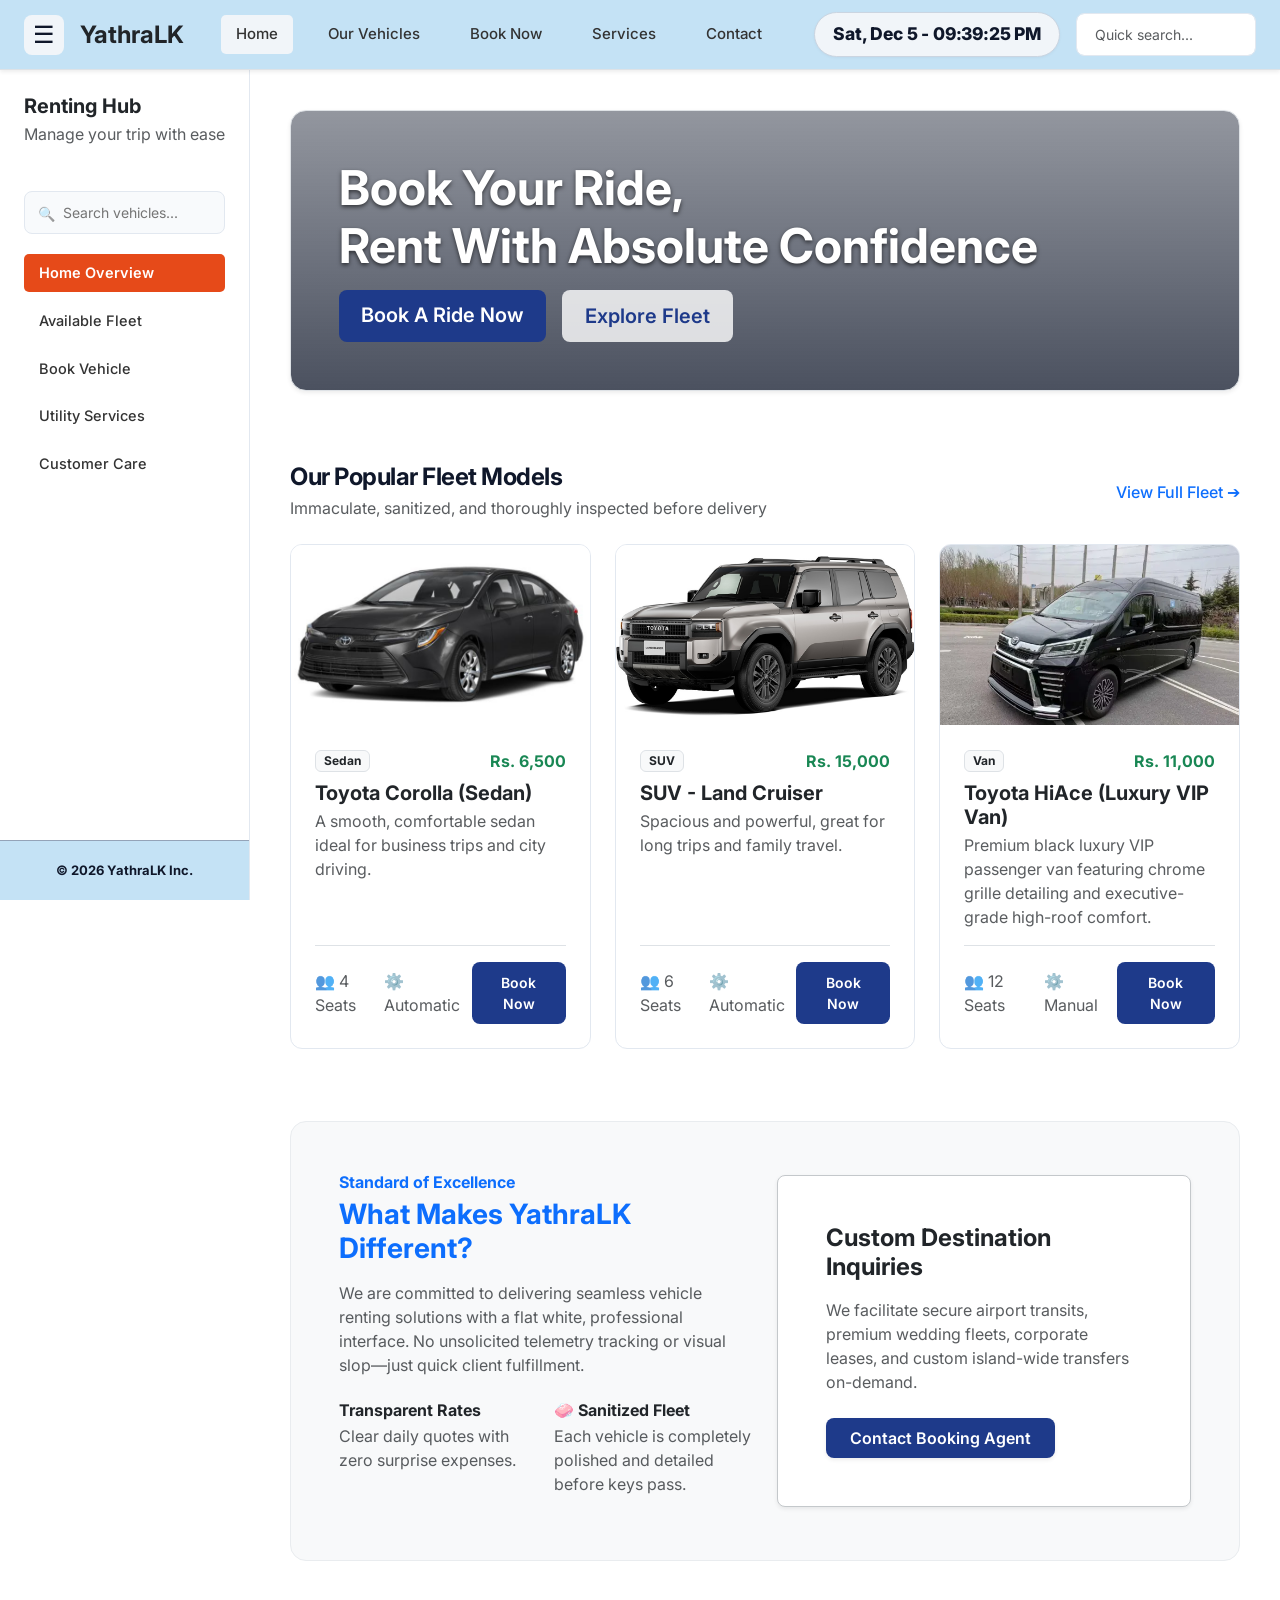
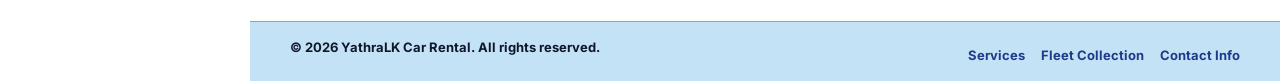
==== index.html @ 7c678b4d "final  fully functional web site  new" ====
<!DOCTYPE html>
<html lang="en">
<head>
    <meta charset="UTF-8">
    <meta name="viewport" content="width=device-width, initial-scale=1.0">
    <title>YathraLK | Clean & Reliable Car Rental</title>
    <link href="https://cdn.jsdelivr.net/npm/bootstrap@5.3.3/dist/css/bootstrap.min.css" rel="stylesheet">
    <link href="style.css" rel="stylesheet">
    <link href="https://fonts.googleapis.com/css2?family=Inter:wght@400;500;600;700&display=swap" rel="stylesheet">
</head>
<body>

    <!--Top Navigation Bar-->
    <header class="top-navbar  border-bottom shadow-sm" style="background-color: #C4E2F5;">
        <div class="d-flex align-items-center gap-3 ">
            <button class="sidebar-toggle-btn" id="sidebar-toggle" title="Toggle Navigation Menu">☰</button>
            <a class="fs-4 fw-bold text-dark text-decoration-none d-flex align-items-center gap-2" href="index.html">
                <span class="fw-bold tracking-tight">YathraLK</span>
            </a>
        </div>
        
        <!-- Desktop Top Menu Links -->
        <div class="top-nav-links">
            <a class="top-nav-link active btn-success" href="index.html">Home</a>
            <a class="top-nav-link" href="vehicles.html">Our Vehicles</a>
            <a class="top-nav-link" href="booking.html">Book Now</a>
            <a class="top-nav-link" href="services.html">Services</a>
            <a class="top-nav-link" href="contact.html">Contact</a>
        </div>

        <!-- Right Side Quick Info & Search -->
        <div class="d-flex align-items-center gap-3">
            <div id="live-clock-pill" class="d-none d-lg-flex">
                <span id="nav-clock">Loading current time...</span>
            </div>
            <div class="d-none d-md-block" style="width: 180px;">
                <input type="text" class="form-control form-control-sm global-search-input" placeholder=" Quick search...">
            </div>
        </div>
    </header>

    <div class="d-flex">
        <!-- Persistent Sidebar on Left -->
        <aside class="sidebar" id="sidebar-menu">
            <div class="mb-4">
                <h5 class="fw-bold text-dark mb-1">Renting Hub</h5>
                <p class="text-muted text-xs">Manage your trip with ease</p>
            </div>

            <!-- Left Sidebar Search Input option -->
            <div class="sidebar-search">
                <input type="text" class="global-search-input" placeholder="Search vehicles...">
            </div>

            <nav class="nav flex-column gap-1">
                <a class="sidebar-link active" href="index.html"> Home Overview</a>
                <a class="sidebar-link" href="vehicles.html"> Available Fleet</a>
                <a class="sidebar-link" href="booking.html"> Book Vehicle</a>
                <a class="sidebar-link" href="services.html"> Utility Services</a>
                <a class="sidebar-link" href="contact.html"> Customer Care</a>
            </nav>

            <div class="sidebar-footer mt-auto pt-4 border-top">
                <p class="mb-0">&copy; 2026 YathraLK Inc.</p>
            </div>
        </aside>

        <!-- Main Content Area -->
        <main class="main-content flex-grow-1" id="main-workspace">
            <!-- Professional Clean Hero Banner -->
            <section class="hero-banner text-start border rounded-4 p-5 mb-5 shadow-sm">
                <div class="max-w-xl">
                    <h1 class="display-5 fw-bold text-white mb-3" style="text-shadow: 0 2px 4px rgba(0,0,0,0.6);">Book Your Ride,<br>Rent With Absolute Confidence</h1>
                    <div class="d-flex gap-3">
                        <a href="booking.html" class="btn btn-brand-primary btn-lg">Book A Ride Now</a>
                        <a href="vehicles.html" class="btn btn-brand-outline btn-lg">Explore Fleet</a>
                    </div>
                </div>
            </section>

            <!-- Popular Featured Vehicles Section -->
            <section class="py-4">
                <div class="d-flex justify-content-between align-items-center mb-4">
                    <div>
                        <h2 class="section-title mb-1">Our Popular Fleet Models</h2>
                        <p class="text-muted text-sm mb-0">Immaculate, sanitized, and thoroughly inspected before delivery</p>
                    </div>
                    <a href="vehicles.html" class="text-primary fw-medium text-sm text-decoration-none">View Full Fleet ➔</a>
                </div>

                <div class="row" id="featured-cars-container">
                    <!-- Loaded dynamically via javascript -->
                </div>
            </section>

            <!-- Clean Value Cards Layout -->
            <section class="py-5 bg-light rounded-4 px-4 px-md-5 mt-4 border border-light-subtle">
                <div class="row g-4 align-items-center">
                    <div class="col-lg-6">
                        <span class="text-primary fw-bold text-xs uppercase tracking-wide">Standard of Excellence</span>
                        <h3 class="fw-bold text-primary mt-1 mb-3">What Makes YathraLK Different?</h3>
                        <p class="text-muted text-sm leading-relaxed mb-4">We are committed to delivering seamless vehicle renting solutions with a flat white, professional interface. No unsolicited telemetry tracking or visual slop—just quick client fulfillment.</p>
                        
                        <div class="row g-3">
                            <div class="col-sm-6">
                                <h6 class="fw-bold text-dark mb-1"> Transparent Rates</h6>
                                <p class="text-muted text-xs">Clear daily quotes with zero surprise expenses.</p>
                            </div>
                            <div class="col-sm-6">
                                <h6 class="fw-bold text-dark mb-1">🧼 Sanitized Fleet</h6>
                                <p class="text-muted text-xs">Each vehicle is completely polished and detailed before keys pass.</p>
                            </div>
                        </div>
                    </div>
                    <div class="col-lg-6">
                        <div class="p-4 p-md-5 bg-white rounded-3 border border-secondary-subtle shadow-sm h-100 d-flex flex-column justify-content-center">
                            <div>
                                <h4 class="fw-bold text-dark mb-3">Custom Destination Inquiries</h4>
                                <p class="text-muted text-sm leading-relaxed mb-4">We facilitate secure airport transits, premium wedding fleets, corporate leases, and custom island-wide transfers on-demand.</p>
                                <a href="contact.html" class="btn btn-brand-primary btn-md py-2 px-4 shadow-sm fw-semibold">Contact Booking Agent</a>
                            </div>
                        </div>
                    </div>
                </div>
            </section>

            <!-- Footer -->
            <footer class="main-footer pt-5 mt-5 border-top text-muted d-flex flex-wrap justify-content-between text-xs" >
                <p>&copy; 2026 YathraLK Car Rental. All rights reserved.</p>
                <div class="d-flex gap-3">
                    <a href="services.html" class=" text-decoration-none">Services</a>
                    <a href="vehicles.html" class=" text-decoration-none">Fleet Collection</a>
                    <a href="contact.html" class=" text-decoration-none">Contact Info</a>
                </div>
            </footer>
        </main>
    </div>

    <!-- Bootstrap Bundle with Popper CDN Link -->
    <script src="https://cdn.jsdelivr.net/npm/bootstrap@5.3.3/dist/js/bootstrap.bundle.min.js"></script>
    <script src="app.js"></script>
</body>
</html>
---- style.css ----
/* ==========================================================
   RideEasy - Professional & Clean Car Rental CSS
   ========================================================== */

:root {
    --primary-color: #1e3a8a; /* Professional Royal Blue */
    --hover-color: #1d4ed8;
    --accent-color: #10b981;  /* Emerald */
    --bg-light: #f8fafc;
    --text-dark: #0f172a;
    --border-light: #e2e8f0;
}

body {
    font-family: 'Inter', -apple-system, BlinkMacSystemFont, "Segoe UI", Roboto, sans-serif;
    background-color: #ffffff;
    color: var(--text-dark);
    margin: 0;
    padding: 0;
}

/* Base Styles */
a {
    text-decoration: none;
    transition: all 0.2s ease;
}

/* Top Navigation Bar Header */
.top-navbar {
    height: 70px;
    background-color: #ffffff;
    border-bottom: 1px solid var(--border-light);
    display: flex;
    align-items: center;
    justify-content: space-between;
    padding: 0 24px;
    position: fixed;
    top: 0;
    left: 0;
    right: 0;
    z-index: 1010;
}

.top-nav-links {
    display: flex;
    gap: 20px;
}

.top-nav-link {
    color: #1e293b;
    font-weight: 700;
    font-size: 15px;
    padding: 8px 14px;
    border-radius: 6px;
    text-decoration: none;
    transition: all 0.2s ease;
}

.top-nav-link:hover, .top-nav-link.active {
    color: var(--primary-color);
    background-color: #f1f5f9;
}

/* Sidebar Toggle Trigger (Three Lines) */
.sidebar-toggle-btn {
    background: none;
    border: none;
    font-size: 24px;
    color: var(--text-dark);
    cursor: pointer;
    display: flex;
    align-items: center;
    justify-content: center;
    width: 40px;
    height: 40px;
    border-radius: 8px;
    background-color: #f1f5f9;
    transition: background-color 0.2s;
}

.sidebar-toggle-btn:hover {
    background-color: #e2e8f0;
}

/* Sidebar Layout */
.sidebar {
    width: 250px;
    height: calc(100vh - 70px);
    position: fixed;
    top: 70px;
    left: 0;
    background-color: #ffffff;
    border-right: 1px solid var(--border-light);
    z-index: 1000;
    padding: 24px;
    display: flex;
    flex-direction: column;
    transition: transform 0.3s ease, margin-left 0.3s ease;
}

/* Toggled hidden state for Sidebar */
.sidebar.collapsed {
    transform: translateX(-250px);
}

.main-content {
    margin-left: 250px;
    padding: 40px;
    min-height: calc(100vh - 70px);
    background-color: #ffffff;
    margin-top: 70px;
    transition: margin-left 0.3s ease;
}

.main-content.expanded {
    margin-left: 0;
}

/* Left Sidebar Menu Items */
.sidebar-link {
    display: flex;
    align-items: center;
    gap: 12px;
    padding: 12px 16px;
    color: #475569;
    font-weight: 500;
    border-radius: 8px;
    margin-bottom: 6px;
    font-size: 14.5px;
}

.sidebar-link:hover {
    background-color: #f1f5f9;
    color: var(--primary-color);
}

.sidebar-link.active {
    background-color: #eff6ff;
    color: var(--primary-color);
    font-weight: 600;
}

/* Sidebar Search Input */
.sidebar-search {
    position: relative;
    margin-top: 5px;
    margin-bottom: 20px;
}

.sidebar-search input {
    width: 100%;
    padding: 10px 16px 10px 38px;
    font-size: 14px;
    border-radius: 8px;
    border: 1px solid var(--border-light);
    background-color: #f8fafc;
    outline: none;
    transition: all 0.2s;
}

.sidebar-search input:focus {
    border-color: var(--primary-color);
    background-color: #ffffff;
    box-shadow: 0 0 0 3px rgba(30, 58, 138, 0.15);
}

.sidebar-search::before {
    content: "🔍";
    position: absolute;
    left: 14px;
    top: 50%;
    transform: translateY(-50%);
    font-size: 14px;
    pointer-events: none;
    opacity: 0.6;
}

/* Hero Section */
.hero-banner {
    background-color: #f8fafc;
    border-radius: 16px;
    padding: 60px 40px;
    margin-bottom: 40px;
    border: 1px solid var(--border-light);
}

/* Colored Buttons */
.btn-brand-primary {
    background-color: var(--primary-color);
    color: #ffffff;
    font-weight: 600;
    padding: 10px 22px;
    border-radius: 8px;
    border: none;
    transition: all 0.2s;
}

.btn-brand-primary:hover {
    background-color: var(--hover-color);
    color: #ffffff;
    transform: translateY(-1px);
}

.btn-brand-accent {
    background-color: var(--accent-color);
    color: #ffffff;
    font-weight: 600;
    padding: 10px 22px;
    border-radius: 8px;
    border: none;
    transition: all 0.2s;
}

.btn-brand-accent:hover {
    background-color: #059669;
    color: #ffffff;
    transform: translateY(-1px);
}

.btn-brand-outline {
    background-color: rgba(255, 255, 255, 0.8);
    color: var(--primary-color);
    font-weight: 600;
    padding: 10px 22px;
    border-radius: 8px;
    transition: all 0.2s;
}

.btn-brand-outline:hover {
    background-color: #eff6ff;
    color: var(--primary-color);
}

/* Cards Modification */
.ride-card {
    background: #ffffff;
    border: 1px solid var(--border-light);
    border-radius: 12px;
    transition: all 0.25s ease;
    overflow: hidden;
}

.ride-card:hover {
    transform: translateY(-3px);
    box-shadow: 0 10px 25px -5px rgba(0, 0, 0, 0.05), 0 8px 10px -6px rgba(0, 0, 0, 0.05);
    border-color: #cbd5e1;
}

.ride-card img {
    height: 180px;
    object-fit: cover;
    width: 100%;
}

/* Section Header */
.section-title {
    font-size: 24px;
    font-weight: 700;
    color: var(--text-dark);
    margin-bottom: 24px;
    letter-spacing: -0.02em;
}

/* Form Styles */
.form-control, .form-select {
    padding: 10px 14px;
    border-radius: 8px;
    border: 1.5px solid var(--border-light);
    font-size: 14px;
}

.form-control:focus, .form-select:focus {
    border-color: var(--primary-color);
    box-shadow: 0 0 0 3px rgba(30, 58, 138, 0.15);
}

/* FAQ Item */
.faq-element {
    background-color: #ffffff;
    border: 1px solid var(--border-light);
    border-radius: 8px;
    padding: 16px;
    margin-bottom: 12px;
}

/* Responsive Overrides */
@media (max-width: 991px) {
    .top-nav-links {
        display: none;
    }

    .sidebar {
        transform: translateX(-250px);
    }

    .sidebar.show-mobile {
        transform: translateX(0);
        box-shadow: 10px 0 30px rgba(0,0,0,0.15);
    }

    .main-content {
        margin-left: 0;
        padding: 24px;
    }
}

  .top-nav-links .top-nav-link,
  .sidebar-link  {
    color: #333333; 
    text-decoration: none; 
    padding: 8px 15px; 
    font-weight: 500; 
    border-radius: 5px; 
    transition: 0.3s; 
}

.top-nav-links .top-nav-link:hover,
.sidebar-link.active  {
    color: #ffffff; 
    background-color: #e64a19; 
}


.col-lg-5 a {
    color: var(--primary-color);
    font-weight: 500;
    text-decoration: none;
    border-bottom: 1px dashed rgba(30, 58, 138, 0.3);
    transition: all 0.2s ease;
}

/* Hover effect for all contact links */
.col-lg-5 a:hover {
    color: var(--hover-color);
    border-bottom: 1px solid var(--hover-color);
    background-color: rgba(30, 58, 138, 0.05);
    padding: 2px 4px;
    border-radius: 4px;
}

/* PHONE LINKS (detect tel:) */
.col-lg-5 a[href^="tel"] {
    color: var(--primary-color);
    border-bottom: 1px dashed rgba(30, 58, 138, 0.3);
}

.col-lg-5 a[href^="tel"]:hover {
    color: var(--hover-color);
    background-color: rgba(30, 58, 138, 0.05);
}

/* EMAIL LINKS (detect mailto:) */
.col-lg-5 a[href^="mailto"] {
    color: var(--primary-color);
    font-weight: 500;
}

/* MAP LINK (first link in location block) */
.col-lg-5 li:first-child a {
    font-weight: 600;
}

.sidebar-footer {
    background-color: #C4E2F5 !important;
    border-top: 1px solid #94a3b8 !important;
    padding: 16px 24px !important;
    margin-left: -24px !important;
    margin-right: -24px !important;
    margin-bottom: -24px !important;
    font-size: 13px !important;
    color: #0f172a !important;
    font-weight: 700 !important;
    height: 60px !important;
    display: flex;
    align-items: center;
    justify-content: center;
}

.main-footer {
    background-color: #C4E2F5 !important;
    border-top: 1px solid #94a3b8 !important;
    padding: 16px 40px !important;
    margin-left: -40px !important;
    margin-right: -40px !important;
    margin-bottom: -40px !important;
    margin-top: 60px !important;
    font-size: 13px !important;
    color: #0f172a !important;
    font-weight: 700 !important;
    height: 60px !important;
    display: flex;
    align-items: center;
    justify-content: space-between;
}

.main-footer a {
    color: #1e3a8a !important;
    text-decoration: none;
    font-weight: 700 !important;
}

.main-footer a:hover {
    color: #1d4ed8 !important;
    text-decoration: underline;
}
.hero-banner {
    background: linear-gradient(rgba(15, 23, 42, 0.45), rgba(15, 23, 42, 0.75)), url('https://images.unsplash.com/photo-1503376780353-7e6692767b70?q=80&w=3840&auto=format&fit=crop') center/cover no-repeat !important;
    border-radius: 16px;
    position: relative;
    overflow: hidden;
}

.hero-banner > div {
    position: relative;
}

/* ==========================================================
   MODERN RENTAL SYSTEM TABLE THEME
   ========================================================== */

.table {
    border-collapse: separate;
    border-spacing: 0;
    font-size: 14px;
    color: var(--text-dark);
    background-color: #ffffff;
}

/* Table container look */
.table-responsive {
    border: 1px solid var(--border-light);
    border-radius: 12px;
    overflow: hidden;
    background: #ffffff;
}

/* Header */
.table thead {
    background-color: #f1f5f9;
}

.table thead th {
    font-weight: 600;
    font-size: 13px;
    color: var(--text-dark);
    padding: 14px 12px;
    border-bottom: 1px solid var(--border-light);
}

/* Body cells */
.table tbody td {
    padding: 14px 12px;
    vertical-align: middle;
    border-bottom: 1px solid #f1f5f9;
}

/* Row hover effect */
.table tbody tr {
    transition: all 0.2s ease;
}

.table tbody tr:hover {
    background-color: rgba(30, 58, 138, 0.04);
}

/* Remove ugly Bootstrap borders */
.table-bordered {
    border: none;
}

/* Rating stars styling */
.table td:nth-child(3) {
    font-size: 16px;
    letter-spacing: 1px;
}

/* Make last row clean */
.table tbody tr:last-child td {
    border-bottom: none;
}

/* Shadow lift */
.table-responsive {
    box-shadow: 0 6px 18px rgba(0,0,0,0.04);
}

/* Premium Human-Designed live clock-pill style */
#live-clock-pill {
    font-family: 'Inter', -apple-system, BlinkMacSystemFont, "Segoe UI", Roboto, sans-serif !important;
    font-size: 17.5px !important;
    letter-spacing: -0.01em !important;
    text-transform: none !important;
    font-weight: 800 !important;
    font-style: normal !important;
    color: #0f172a !important;
    background-color: #f1f5f9 !important;
    border: 1px solid #cbd5e1 !important;
    padding: 8px 18px !important;
    border-radius: 50px !important;
    box-shadow: 0 1px 3px rgba(0,0,0,0.04) !important;
    display: inline-flex;
    align-items: center;
    gap: 6px;
    transition: all 0.2s ease-in-out;
}

#live-clock-pill:hover {
    background-color: #e2e8f0 !important;
    border-color: #94a3b8 !important;
    color: #0f172a !important;
    transform: translateY(-1px);
    box-shadow: 0 4px 6px -1px rgba(0, 0, 0, 0.06) !important;
}

#nav-clock {
    font-weight: 800 !important;
    font-style: normal !important;
    color: #0f172a !important;
    letter-spacing: -0.01em !important;
}
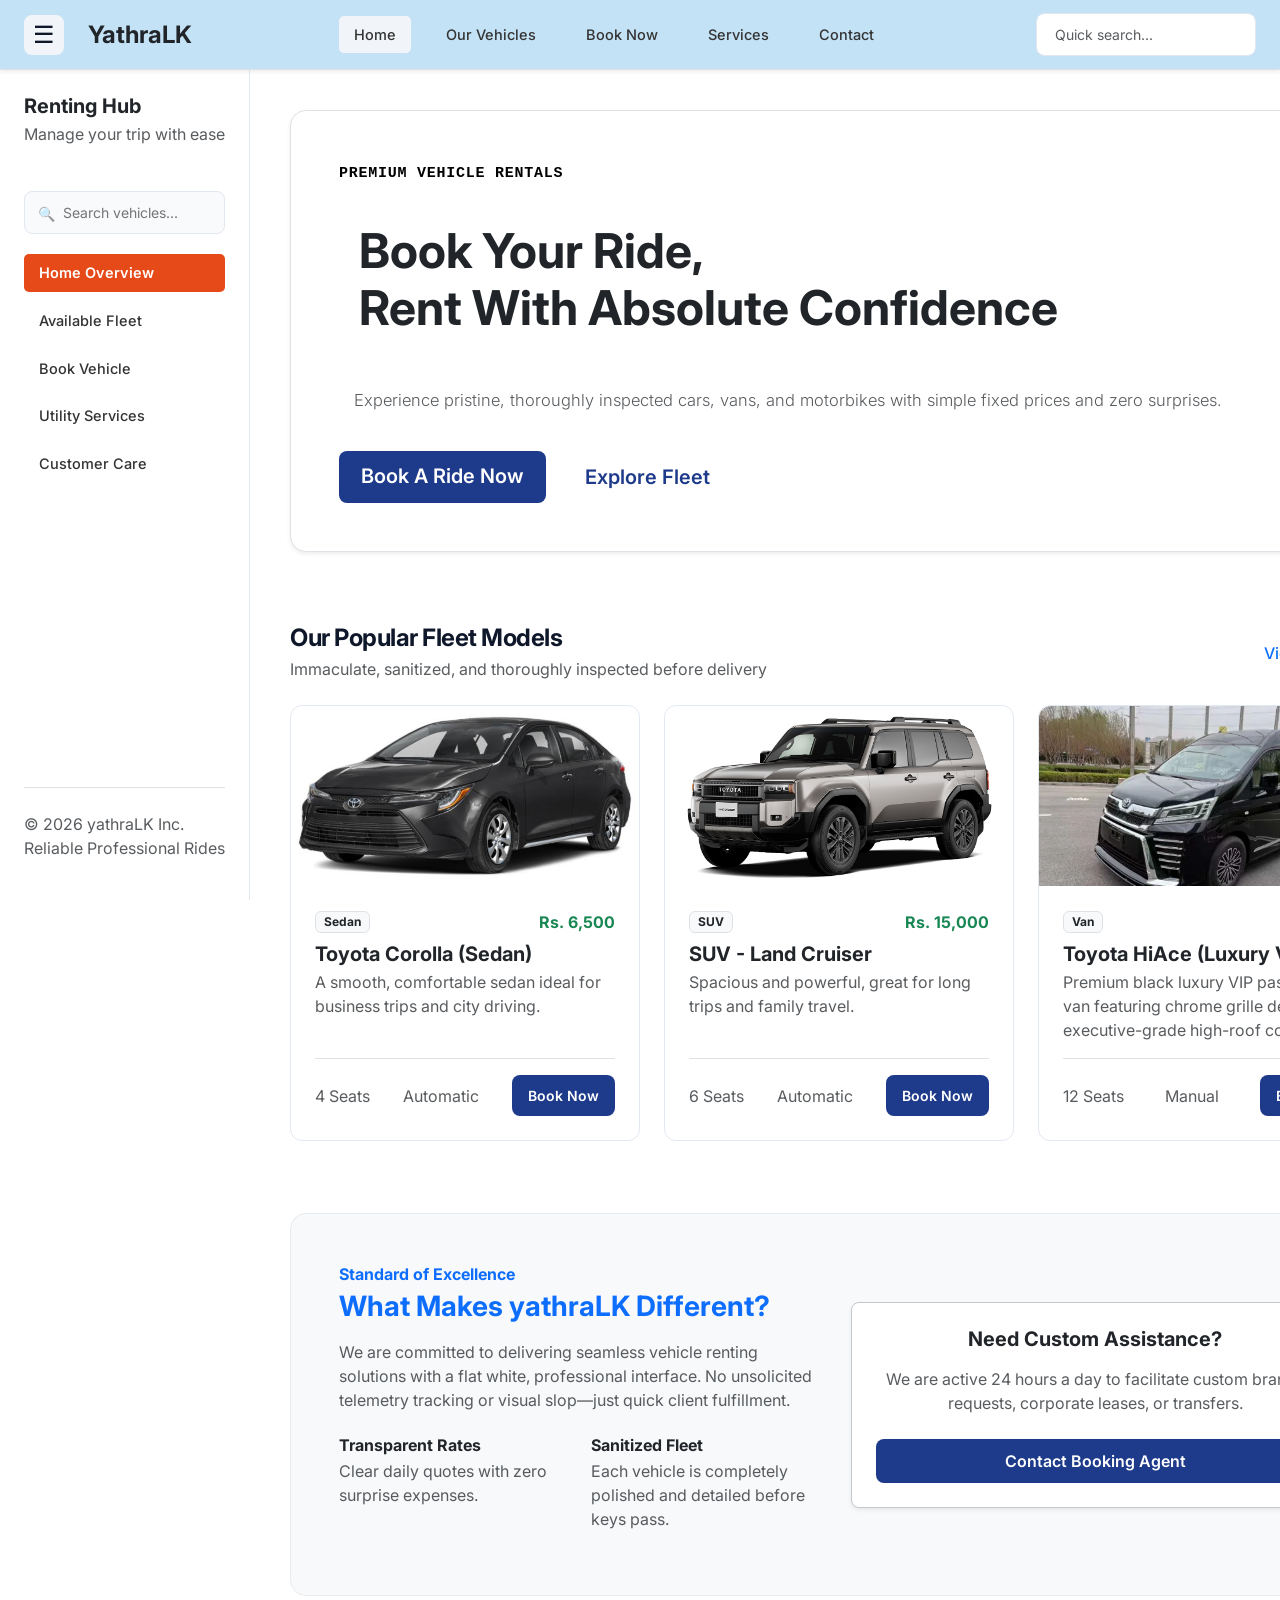
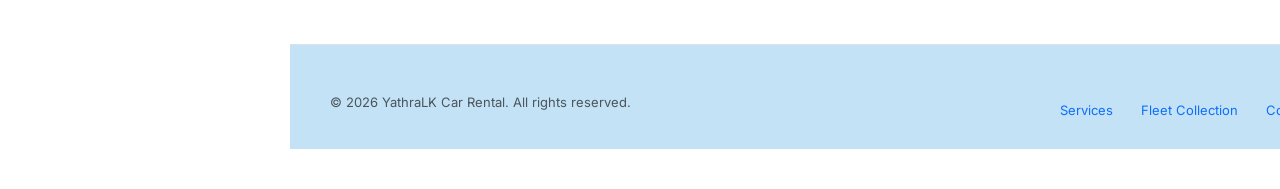
==== commit 2260d554: "Updated hero section and styles" ====
--- a/index.html
+++ b/index.html
@@ -15,11 +15,11 @@
         <div class="d-flex align-items-center gap-3 ">
             <button class="sidebar-toggle-btn" id="sidebar-toggle" title="Toggle Navigation Menu">☰</button>
             <a class="fs-4 fw-bold text-dark text-decoration-none d-flex align-items-center gap-2" href="index.html">
-                <span class="fw-bold tracking-tight">YathraLK</span>
+                <span></span> <span class="fw-bold tracking-tight">YathraLK</span>
             </a>
         </div>
         
-        <!-- Desktop Top Menu Links -->
+        <!--Top Menu Links -->
         <div class="top-nav-links">
             <a class="top-nav-link active btn-success" href="index.html">Home</a>
             <a class="top-nav-link" href="vehicles.html">Our Vehicles</a>
@@ -28,26 +28,21 @@
             <a class="top-nav-link" href="contact.html">Contact</a>
         </div>
 
-        <!-- Right Side Quick Info & Search -->
-        <div class="d-flex align-items-center gap-3">
-            <div id="live-clock-pill" class="d-none d-lg-flex">
-                <span id="nav-clock">Loading current time...</span>
-            </div>
-            <div class="d-none d-md-block" style="width: 180px;">
-                <input type="text" class="form-control form-control-sm global-search-input" placeholder=" Quick search...">
-            </div>
+        <!-- Right Side Search -->
+        <div class="d-none d-md-block" style="width: 220px;">
+            <input type="text" class="form-control form-control-sm global-search-input" placeholder=" Quick search...">
         </div>
     </header>
 
     <div class="d-flex">
-        <!-- Persistent Sidebar on Left -->
+        <!-- Sidebar on Left -->
         <aside class="sidebar" id="sidebar-menu">
             <div class="mb-4">
                 <h5 class="fw-bold text-dark mb-1">Renting Hub</h5>
                 <p class="text-muted text-xs">Manage your trip with ease</p>
             </div>
 
-            <!-- Left Sidebar Search Input option -->
+            <!-- Left Sidebar -->
             <div class="sidebar-search">
                 <input type="text" class="global-search-input" placeholder="Search vehicles...">
             </div>
@@ -58,19 +53,22 @@
                 <a class="sidebar-link" href="booking.html"> Book Vehicle</a>
                 <a class="sidebar-link" href="services.html"> Utility Services</a>
                 <a class="sidebar-link" href="contact.html"> Customer Care</a>
-            </nav>
+            </nav> 
 
-            <div class="sidebar-footer mt-auto pt-4 border-top">
-                <p class="mb-0">&copy; 2026 YathraLK Inc.</p>
+            <div class="mt-auto pt-4 border-top">
+                <p class="text-muted text-[11px] mb-0">&copy; 2026 yathraLK Inc.</p>
+                <p class="text-muted text-[10px]">Reliable Professional Rides</p>
             </div>
         </aside>
 
-        <!-- Main Content Area -->
-        <main class="main-content flex-grow-1" id="main-workspace">
-            <!-- Professional Clean Hero Banner -->
-            <section class="hero-banner text-start border rounded-4 p-5 mb-5 shadow-sm">
-                <div class="max-w-xl">
-                    <h1 class="display-5 fw-bold text-white mb-3" style="text-shadow: 0 2px 4px rgba(0,0,0,0.6);">Book Your Ride,<br>Rent With Absolute Confidence</h1>
+      
+        <main class="main-content flex-grow-1" id="main-workspace"  >
+           
+            <section class="hero-banner text-start bg-white border rounded-4 p-5 mb-5 shadow-sm">
+                <div class="max-w-xl" >
+                    <span class="d-inline-block mb-3 font-monospace fw-bold text-black" style="font-size: 15px; letter-spacing: 0.05em; text-transform: uppercase;">Premium Vehicle Rentals</span>
+                    <h1 class="display-5 fw-bold text-dark mb-3" style="width: 800px; background-color: rgba(255, 255, 255, 0.3); backdrop-filter: blur(10px); padding: 20px; border-radius: 10px;">Book Your Ride,<br> Rent With Absolute Confidence</h1>
+                    <p class="text-muted mb-4 lead font-sans" style="font-size: 16.5px; width: 1000px; background-color: rgba(255, 255, 255, 0.4); backdrop-filter: blur(12px); padding: 15px; border-radius: 8px;">Experience pristine, thoroughly inspected cars, vans, and motorbikes with simple fixed prices and zero surprises.</p>
                     <div class="d-flex gap-3">
                         <a href="booking.html" class="btn btn-brand-primary btn-lg">Book A Ride Now</a>
                         <a href="vehicles.html" class="btn btn-brand-outline btn-lg">Explore Fleet</a>
@@ -78,7 +76,7 @@
                 </div>
             </section>
 
-            <!-- Popular Featured Vehicles Section -->
+            <!-- Vehicles Section -->
             <section class="py-4">
                 <div class="d-flex justify-content-between align-items-center mb-4">
                     <div>
@@ -93,12 +91,12 @@
                 </div>
             </section>
 
-            <!-- Clean Value Cards Layout -->
+            <!-- value -->
             <section class="py-5 bg-light rounded-4 px-4 px-md-5 mt-4 border border-light-subtle">
                 <div class="row g-4 align-items-center">
                     <div class="col-lg-6">
                         <span class="text-primary fw-bold text-xs uppercase tracking-wide">Standard of Excellence</span>
-                        <h3 class="fw-bold text-primary mt-1 mb-3">What Makes YathraLK Different?</h3>
+                        <h3 class="fw-bold text-primary mt-1 mb-3">What Makes yathraLK Different?</h3>
                         <p class="text-muted text-sm leading-relaxed mb-4">We are committed to delivering seamless vehicle renting solutions with a flat white, professional interface. No unsolicited telemetry tracking or visual slop—just quick client fulfillment.</p>
                         
                         <div class="row g-3">
@@ -107,25 +105,23 @@
                                 <p class="text-muted text-xs">Clear daily quotes with zero surprise expenses.</p>
                             </div>
                             <div class="col-sm-6">
-                                <h6 class="fw-bold text-dark mb-1">🧼 Sanitized Fleet</h6>
+                                <h6 class="fw-bold text-dark mb-1"> Sanitized Fleet</h6>
                                 <p class="text-muted text-xs">Each vehicle is completely polished and detailed before keys pass.</p>
                             </div>
                         </div>
                     </div>
-                    <div class="col-lg-6">
-                        <div class="p-4 p-md-5 bg-white rounded-3 border border-secondary-subtle shadow-sm h-100 d-flex flex-column justify-content-center">
-                            <div>
-                                <h4 class="fw-bold text-dark mb-3">Custom Destination Inquiries</h4>
-                                <p class="text-muted text-sm leading-relaxed mb-4">We facilitate secure airport transits, premium wedding fleets, corporate leases, and custom island-wide transfers on-demand.</p>
-                                <a href="contact.html" class="btn btn-brand-primary btn-md py-2 px-4 shadow-sm fw-semibold">Contact Booking Agent</a>
-                            </div>
+                    <div class="col-lg-6 text-center">
+                        <div class="bg-white p-4 rounded-3 border border-secondary-subtle shadow-sm">
+                            <h5 class="fw-bold mb-3 text-dark">Need Custom Assistance?</h5>
+                            <p class="text-muted text-xs mb-4">We are active 24 hours a day to facilitate custom branch requests, corporate leases, or transfers.</p>
+                            <a href="contact.html" class="btn btn-brand-primary py-2.5 w-100">Contact Booking Agent</a>
                         </div>
                     </div>
                 </div>
             </section>
 
             <!-- Footer -->
-            <footer class="main-footer pt-5 mt-5 border-top text-muted d-flex flex-wrap justify-content-between text-xs" >
+            <footer class="pt-5 mt-5 border-top text-muted d-flex flex-wrap justify-content-between text-xs" >
                 <p>&copy; 2026 YathraLK Car Rental. All rights reserved.</p>
                 <div class="d-flex gap-3">
                     <a href="services.html" class=" text-decoration-none">Services</a>
@@ -136,7 +132,7 @@
         </main>
     </div>
 
-    <!-- Bootstrap Bundle with Popper CDN Link -->
+   
     <script src="https://cdn.jsdelivr.net/npm/bootstrap@5.3.3/dist/js/bootstrap.bundle.min.js"></script>
     <script src="app.js"></script>
 </body>
--- a/style.css
+++ b/style.css
@@ -1,11 +1,9 @@
-/* ==========================================================
-   RideEasy - Professional & Clean Car Rental CSS
-   ========================================================== */
+
 
 :root {
-    --primary-color: #1e3a8a; /* Professional Royal Blue */
+    --primary-color: #1e3a8a; 
     --hover-color: #1d4ed8;
-    --accent-color: #10b981;  /* Emerald */
+    --accent-color: #10b981;  
     --bg-light: #f8fafc;
     --text-dark: #0f172a;
     --border-light: #e2e8f0;
@@ -47,13 +45,11 @@
 }
 
 .top-nav-link {
-    color: #1e293b;
-    font-weight: 700;
-    font-size: 15px;
-    padding: 8px 14px;
+    color: #475569;
+    font-weight: 500;
+    font-size: 14.5px;
+    padding: 8px 12px;
     border-radius: 6px;
-    text-decoration: none;
-    transition: all 0.2s ease;
 }
 
 .top-nav-link:hover, .top-nav-link.active {
@@ -61,7 +57,7 @@
     background-color: #f1f5f9;
 }
 
-/* Sidebar Toggle Trigger (Three Lines) */
+/* Sidebar Toggle Trigger */
 .sidebar-toggle-btn {
     background: none;
     border: none;
@@ -360,63 +356,38 @@
     font-weight: 600;
 }
 
-.sidebar-footer {
-    background-color: #C4E2F5 !important;
-    border-top: 1px solid #94a3b8 !important;
-    padding: 16px 24px !important;
-    margin-left: -24px !important;
-    margin-right: -24px !important;
-    margin-bottom: -24px !important;
-    font-size: 13px !important;
-    color: #0f172a !important;
-    font-weight: 700 !important;
-    height: 60px !important;
-    display: flex;
+footer {
+    background-color: #C4E2F5;
+    padding: 20px 40px;
     align-items: center;
-    justify-content: center;
-}
-
-.main-footer {
-    background-color: #C4E2F5 !important;
-    border-top: 1px solid #94a3b8 !important;
-    padding: 16px 40px !important;
-    margin-left: -40px !important;
-    margin-right: -40px !important;
-    margin-bottom: -40px !important;
-    margin-top: 60px !important;
-    font-size: 13px !important;
-    color: #0f172a !important;
-    font-weight: 700 !important;
-    height: 60px !important;
-    display: flex;
-    align-items: center;
-    justify-content: space-between;
-}
-
-.main-footer a {
-    color: #1e3a8a !important;
-    text-decoration: none;
-    font-weight: 700 !important;
-}
-
-.main-footer a:hover {
-    color: #1d4ed8 !important;
-    text-decoration: underline;
+    font-size: 13px;
+}
+
+footer a {
+    margin: 0 6px;
+    transition: 0.2s ease;
+}
+
+footer a:hover {
+    color: var(--hover-color);
 }
 .hero-banner {
-    background: linear-gradient(rgba(15, 23, 42, 0.45), rgba(15, 23, 42, 0.75)), url('https://images.unsplash.com/photo-1503376780353-7e6692767b70?q=80&w=3840&auto=format&fit=crop') center/cover no-repeat !important;
+    background: url("images/home.png") center/cover no-repeat;
     border-radius: 16px;
     position: relative;
     overflow: hidden;
 }
 
+.hero-banner::before {
+    content: "";
+    position: absolute;
+    inset: 0;
+    background: rgba(255, 255, 255, 0.15);
+}
+
 .hero-banner > div {
     position: relative;
 }
-
-/* ==========================================================
-   MODERN RENTAL SYSTEM TABLE THEME
-   ========================================================== */
 
 .table {
     border-collapse: separate;
@@ -484,38 +455,18 @@
     box-shadow: 0 6px 18px rgba(0,0,0,0.04);
 }
 
-/* Premium Human-Designed live clock-pill style */
-#live-clock-pill {
-    font-family: 'Inter', -apple-system, BlinkMacSystemFont, "Segoe UI", Roboto, sans-serif !important;
-    font-size: 17.5px !important;
-    letter-spacing: -0.01em !important;
-    text-transform: none !important;
-    font-weight: 800 !important;
-    font-style: normal !important;
-    color: #0f172a !important;
-    background-color: #f1f5f9 !important;
-    border: 1px solid #cbd5e1 !important;
-    padding: 8px 18px !important;
-    border-radius: 50px !important;
-    box-shadow: 0 1px 3px rgba(0,0,0,0.04) !important;
-    display: inline-flex;
-    align-items: center;
-    gap: 6px;
-    transition: all 0.2s ease-in-out;
-}
-
-#live-clock-pill:hover {
-    background-color: #e2e8f0 !important;
-    border-color: #94a3b8 !important;
-    color: #0f172a !important;
-    transform: translateY(-1px);
-    box-shadow: 0 4px 6px -1px rgba(0, 0, 0, 0.06) !important;
-}
-
-#nav-clock {
-    font-weight: 800 !important;
-    font-style: normal !important;
-    color: #0f172a !important;
-    letter-spacing: -0.01em !important;
-}
-
+.card {
+    transition: transform 0.25s ease, box-shadow 0.25s ease;
+}
+
+.card:hover {
+    transform: translateY(-6px);
+    box-shadow: 0 12px 25px rgba(0, 0, 0, 0.12);
+}
+.card-img-top {
+    width: 100%;
+    height: 200px;        /* fixed uniform height */
+    object-fit: cover;    /* crops instead of stretching */
+    border-top-left-radius: 12px;
+    border-top-right-radius: 12px;
+}
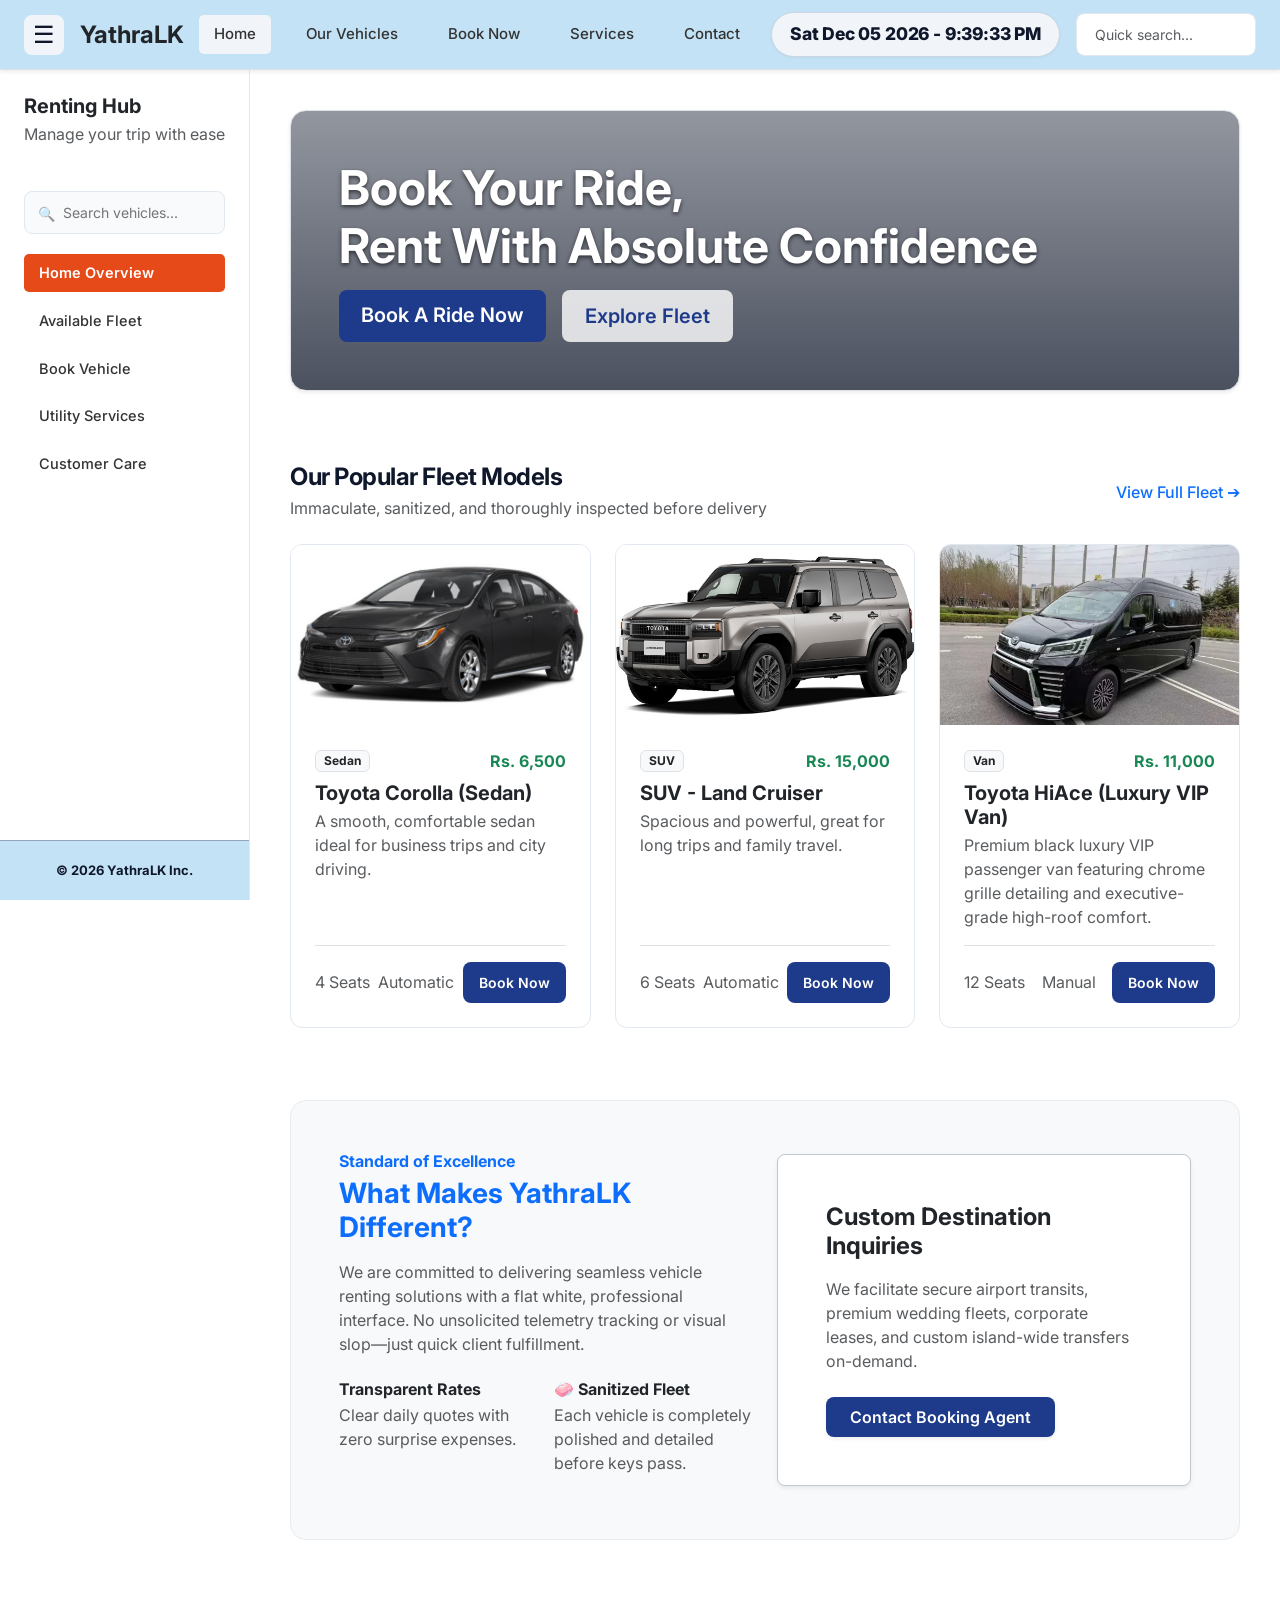
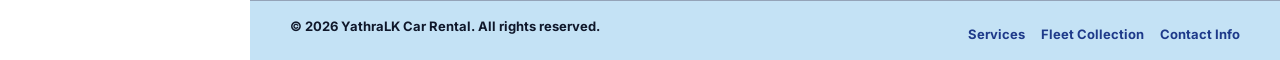
==== commit c7eba849: "Resolved CSS merge conflict" ====
--- a/index.html
+++ b/index.html
@@ -15,11 +15,11 @@
         <div class="d-flex align-items-center gap-3 ">
             <button class="sidebar-toggle-btn" id="sidebar-toggle" title="Toggle Navigation Menu">☰</button>
             <a class="fs-4 fw-bold text-dark text-decoration-none d-flex align-items-center gap-2" href="index.html">
-                <span></span> <span class="fw-bold tracking-tight">YathraLK</span>
+                <span class="fw-bold tracking-tight">YathraLK</span>
             </a>
         </div>
         
-        <!--Top Menu Links -->
+        <!-- Desktop Top Menu Links -->
         <div class="top-nav-links">
             <a class="top-nav-link active btn-success" href="index.html">Home</a>
             <a class="top-nav-link" href="vehicles.html">Our Vehicles</a>
@@ -28,21 +28,26 @@
             <a class="top-nav-link" href="contact.html">Contact</a>
         </div>
 
-        <!-- Right Side Search -->
-        <div class="d-none d-md-block" style="width: 220px;">
-            <input type="text" class="form-control form-control-sm global-search-input" placeholder=" Quick search...">
+        <!-- Right Side Quick Info & Search -->
+        <div class="d-flex align-items-center gap-3">
+            <div id="live-clock-pill" class="d-none d-lg-flex">
+                <span id="nav-clock">Loading current time...</span>
+            </div>
+            <div class="d-none d-md-block" style="width: 180px;">
+                <input type="text" class="form-control form-control-sm global-search-input" placeholder=" Quick search...">
+            </div>
         </div>
     </header>
 
     <div class="d-flex">
-        <!-- Sidebar on Left -->
+        <!-- Persistent Sidebar on Left -->
         <aside class="sidebar" id="sidebar-menu">
             <div class="mb-4">
                 <h5 class="fw-bold text-dark mb-1">Renting Hub</h5>
                 <p class="text-muted text-xs">Manage your trip with ease</p>
             </div>
 
-            <!-- Left Sidebar -->
+            <!-- Left Sidebar Search Input option -->
             <div class="sidebar-search">
                 <input type="text" class="global-search-input" placeholder="Search vehicles...">
             </div>
@@ -53,22 +58,19 @@
                 <a class="sidebar-link" href="booking.html"> Book Vehicle</a>
                 <a class="sidebar-link" href="services.html"> Utility Services</a>
                 <a class="sidebar-link" href="contact.html"> Customer Care</a>
-            </nav> 
+            </nav>
 
-            <div class="mt-auto pt-4 border-top">
-                <p class="text-muted text-[11px] mb-0">&copy; 2026 yathraLK Inc.</p>
-                <p class="text-muted text-[10px]">Reliable Professional Rides</p>
+            <div class="sidebar-footer mt-auto pt-4 border-top">
+                <p class="mb-0">&copy; 2026 YathraLK Inc.</p>
             </div>
         </aside>
 
-      
-        <main class="main-content flex-grow-1" id="main-workspace"  >
-           
-            <section class="hero-banner text-start bg-white border rounded-4 p-5 mb-5 shadow-sm">
-                <div class="max-w-xl" >
-                    <span class="d-inline-block mb-3 font-monospace fw-bold text-black" style="font-size: 15px; letter-spacing: 0.05em; text-transform: uppercase;">Premium Vehicle Rentals</span>
-                    <h1 class="display-5 fw-bold text-dark mb-3" style="width: 800px; background-color: rgba(255, 255, 255, 0.3); backdrop-filter: blur(10px); padding: 20px; border-radius: 10px;">Book Your Ride,<br> Rent With Absolute Confidence</h1>
-                    <p class="text-muted mb-4 lead font-sans" style="font-size: 16.5px; width: 1000px; background-color: rgba(255, 255, 255, 0.4); backdrop-filter: blur(12px); padding: 15px; border-radius: 8px;">Experience pristine, thoroughly inspected cars, vans, and motorbikes with simple fixed prices and zero surprises.</p>
+        <!-- Main Content Area -->
+        <main class="main-content flex-grow-1" id="main-workspace">
+            <!-- Professional Clean Hero Banner -->
+            <section class="hero-banner text-start border rounded-4 p-5 mb-5 shadow-sm">
+                <div class="max-w-xl">
+                    <h1 class="display-5 fw-bold text-white mb-3" style="text-shadow: 0 2px 4px rgba(0,0,0,0.6);">Book Your Ride,<br>Rent With Absolute Confidence</h1>
                     <div class="d-flex gap-3">
                         <a href="booking.html" class="btn btn-brand-primary btn-lg">Book A Ride Now</a>
                         <a href="vehicles.html" class="btn btn-brand-outline btn-lg">Explore Fleet</a>
@@ -76,7 +78,7 @@
                 </div>
             </section>
 
-            <!-- Vehicles Section -->
+            <!-- Popular Featured Vehicles Section -->
             <section class="py-4">
                 <div class="d-flex justify-content-between align-items-center mb-4">
                     <div>
@@ -91,12 +93,12 @@
                 </div>
             </section>
 
-            <!-- value -->
+            <!-- Clean Value Cards Layout -->
             <section class="py-5 bg-light rounded-4 px-4 px-md-5 mt-4 border border-light-subtle">
                 <div class="row g-4 align-items-center">
                     <div class="col-lg-6">
                         <span class="text-primary fw-bold text-xs uppercase tracking-wide">Standard of Excellence</span>
-                        <h3 class="fw-bold text-primary mt-1 mb-3">What Makes yathraLK Different?</h3>
+                        <h3 class="fw-bold text-primary mt-1 mb-3">What Makes YathraLK Different?</h3>
                         <p class="text-muted text-sm leading-relaxed mb-4">We are committed to delivering seamless vehicle renting solutions with a flat white, professional interface. No unsolicited telemetry tracking or visual slop—just quick client fulfillment.</p>
                         
                         <div class="row g-3">
@@ -105,23 +107,25 @@
                                 <p class="text-muted text-xs">Clear daily quotes with zero surprise expenses.</p>
                             </div>
                             <div class="col-sm-6">
-                                <h6 class="fw-bold text-dark mb-1"> Sanitized Fleet</h6>
+                                <h6 class="fw-bold text-dark mb-1">🧼 Sanitized Fleet</h6>
                                 <p class="text-muted text-xs">Each vehicle is completely polished and detailed before keys pass.</p>
                             </div>
                         </div>
                     </div>
-                    <div class="col-lg-6 text-center">
-                        <div class="bg-white p-4 rounded-3 border border-secondary-subtle shadow-sm">
-                            <h5 class="fw-bold mb-3 text-dark">Need Custom Assistance?</h5>
-                            <p class="text-muted text-xs mb-4">We are active 24 hours a day to facilitate custom branch requests, corporate leases, or transfers.</p>
-                            <a href="contact.html" class="btn btn-brand-primary py-2.5 w-100">Contact Booking Agent</a>
+                    <div class="col-lg-6">
+                        <div class="p-4 p-md-5 bg-white rounded-3 border border-secondary-subtle shadow-sm h-100 d-flex flex-column justify-content-center">
+                            <div>
+                                <h4 class="fw-bold text-dark mb-3">Custom Destination Inquiries</h4>
+                                <p class="text-muted text-sm leading-relaxed mb-4">We facilitate secure airport transits, premium wedding fleets, corporate leases, and custom island-wide transfers on-demand.</p>
+                                <a href="contact.html" class="btn btn-brand-primary btn-md py-2 px-4 shadow-sm fw-semibold">Contact Booking Agent</a>
+                            </div>
                         </div>
                     </div>
                 </div>
             </section>
 
             <!-- Footer -->
-            <footer class="pt-5 mt-5 border-top text-muted d-flex flex-wrap justify-content-between text-xs" >
+            <footer class="main-footer pt-5 mt-5 border-top text-muted d-flex flex-wrap justify-content-between text-xs" >
                 <p>&copy; 2026 YathraLK Car Rental. All rights reserved.</p>
                 <div class="d-flex gap-3">
                     <a href="services.html" class=" text-decoration-none">Services</a>
@@ -132,7 +136,7 @@
         </main>
     </div>
 
-   
+    <!-- Bootstrap Bundle with Popper CDN Link -->
     <script src="https://cdn.jsdelivr.net/npm/bootstrap@5.3.3/dist/js/bootstrap.bundle.min.js"></script>
     <script src="app.js"></script>
 </body>
--- a/style.css
+++ b/style.css
@@ -45,11 +45,13 @@
 }
 
 .top-nav-link {
-    color: #475569;
-    font-weight: 500;
-    font-size: 14.5px;
-    padding: 8px 12px;
+    color: #1e293b;
+    font-weight: 700;
+    font-size: 15px;
+    padding: 8px 14px;
     border-radius: 6px;
+    text-decoration: none;
+    transition: all 0.2s ease;
 }
 
 .top-nav-link:hover, .top-nav-link.active {
@@ -356,38 +358,63 @@
     font-weight: 600;
 }
 
-footer {
-    background-color: #C4E2F5;
-    padding: 20px 40px;
+.sidebar-footer {
+    background-color: #C4E2F5 !important;
+    border-top: 1px solid #94a3b8 !important;
+    padding: 16px 24px !important;
+    margin-left: -24px !important;
+    margin-right: -24px !important;
+    margin-bottom: -24px !important;
+    font-size: 13px !important;
+    color: #0f172a !important;
+    font-weight: 700 !important;
+    height: 60px !important;
+    display: flex;
     align-items: center;
-    font-size: 13px;
-}
-
-footer a {
-    margin: 0 6px;
-    transition: 0.2s ease;
-}
-
-footer a:hover {
-    color: var(--hover-color);
+    justify-content: center;
+}
+
+.main-footer {
+    background-color: #C4E2F5 !important;
+    border-top: 1px solid #94a3b8 !important;
+    padding: 16px 40px !important;
+    margin-left: -40px !important;
+    margin-right: -40px !important;
+    margin-bottom: -40px !important;
+    margin-top: 60px !important;
+    font-size: 13px !important;
+    color: #0f172a !important;
+    font-weight: 700 !important;
+    height: 60px !important;
+    display: flex;
+    align-items: center;
+    justify-content: space-between;
+}
+
+.main-footer a {
+    color: #1e3a8a !important;
+    text-decoration: none;
+    font-weight: 700 !important;
+}
+
+.main-footer a:hover {
+    color: #1d4ed8 !important;
+    text-decoration: underline;
 }
 .hero-banner {
-    background: url("images/home.png") center/cover no-repeat;
+    background: linear-gradient(rgba(15, 23, 42, 0.45), rgba(15, 23, 42, 0.75)), url('https://images.unsplash.com/photo-1503376780353-7e6692767b70?q=80&w=3840&auto=format&fit=crop') center/cover no-repeat !important;
     border-radius: 16px;
     position: relative;
     overflow: hidden;
 }
 
-.hero-banner::before {
-    content: "";
-    position: absolute;
-    inset: 0;
-    background: rgba(255, 255, 255, 0.15);
-}
-
 .hero-banner > div {
     position: relative;
 }
+
+/* ==========================================================
+   MODERN RENTAL SYSTEM TABLE THEME
+   ========================================================== */
 
 .table {
     border-collapse: separate;
@@ -455,18 +482,41 @@
     box-shadow: 0 6px 18px rgba(0,0,0,0.04);
 }
 
-.card {
-    transition: transform 0.25s ease, box-shadow 0.25s ease;
-}
-
-.card:hover {
-    transform: translateY(-6px);
-    box-shadow: 0 12px 25px rgba(0, 0, 0, 0.12);
-}
-.card-img-top {
-    width: 100%;
-    height: 200px;        /* fixed uniform height */
-    object-fit: cover;    /* crops instead of stretching */
-    border-top-left-radius: 12px;
-    border-top-right-radius: 12px;
-}+/* Premium Human-Designed live clock-pill style */
+#live-clock-pill {
+    font-family: 'Inter', -apple-system, BlinkMacSystemFont, "Segoe UI", Roboto, sans-serif !important;
+    font-size: 17.5px !important;
+    letter-spacing: -0.01em !important;
+    text-transform: none !important;
+    font-weight: 800 !important;
+    font-style: normal !important;
+    color: #0f172a !important;
+    background-color: #f1f5f9 !important;
+    border: 1px solid #cbd5e1 !important;
+    padding: 8px 18px !important;
+    border-radius: 50px !important;
+    box-shadow: 0 1px 3px rgba(0,0,0,0.04) !important;
+    display: inline-flex;
+    align-items: center;
+    gap: 6px;
+    transition: all 0.2s ease-in-out;
+}
+
+#live-clock-pill:hover {
+    background-color: #e2e8f0 !important;
+    border-color: #94a3b8 !important;
+    color: #0f172a !important;
+    transform: translateY(-1px);
+    box-shadow: 0 4px 6px -1px rgba(0, 0, 0, 0.06) !important;
+}
+
+#nav-clock {
+    font-weight: 800 !important;
+    font-style: normal !important;
+    color: #0f172a !important;
+    letter-spacing: -0.01em !important;
+}
+
+.booking-card-bg {
+       background-color: #C4E2F5 !important;
+   }
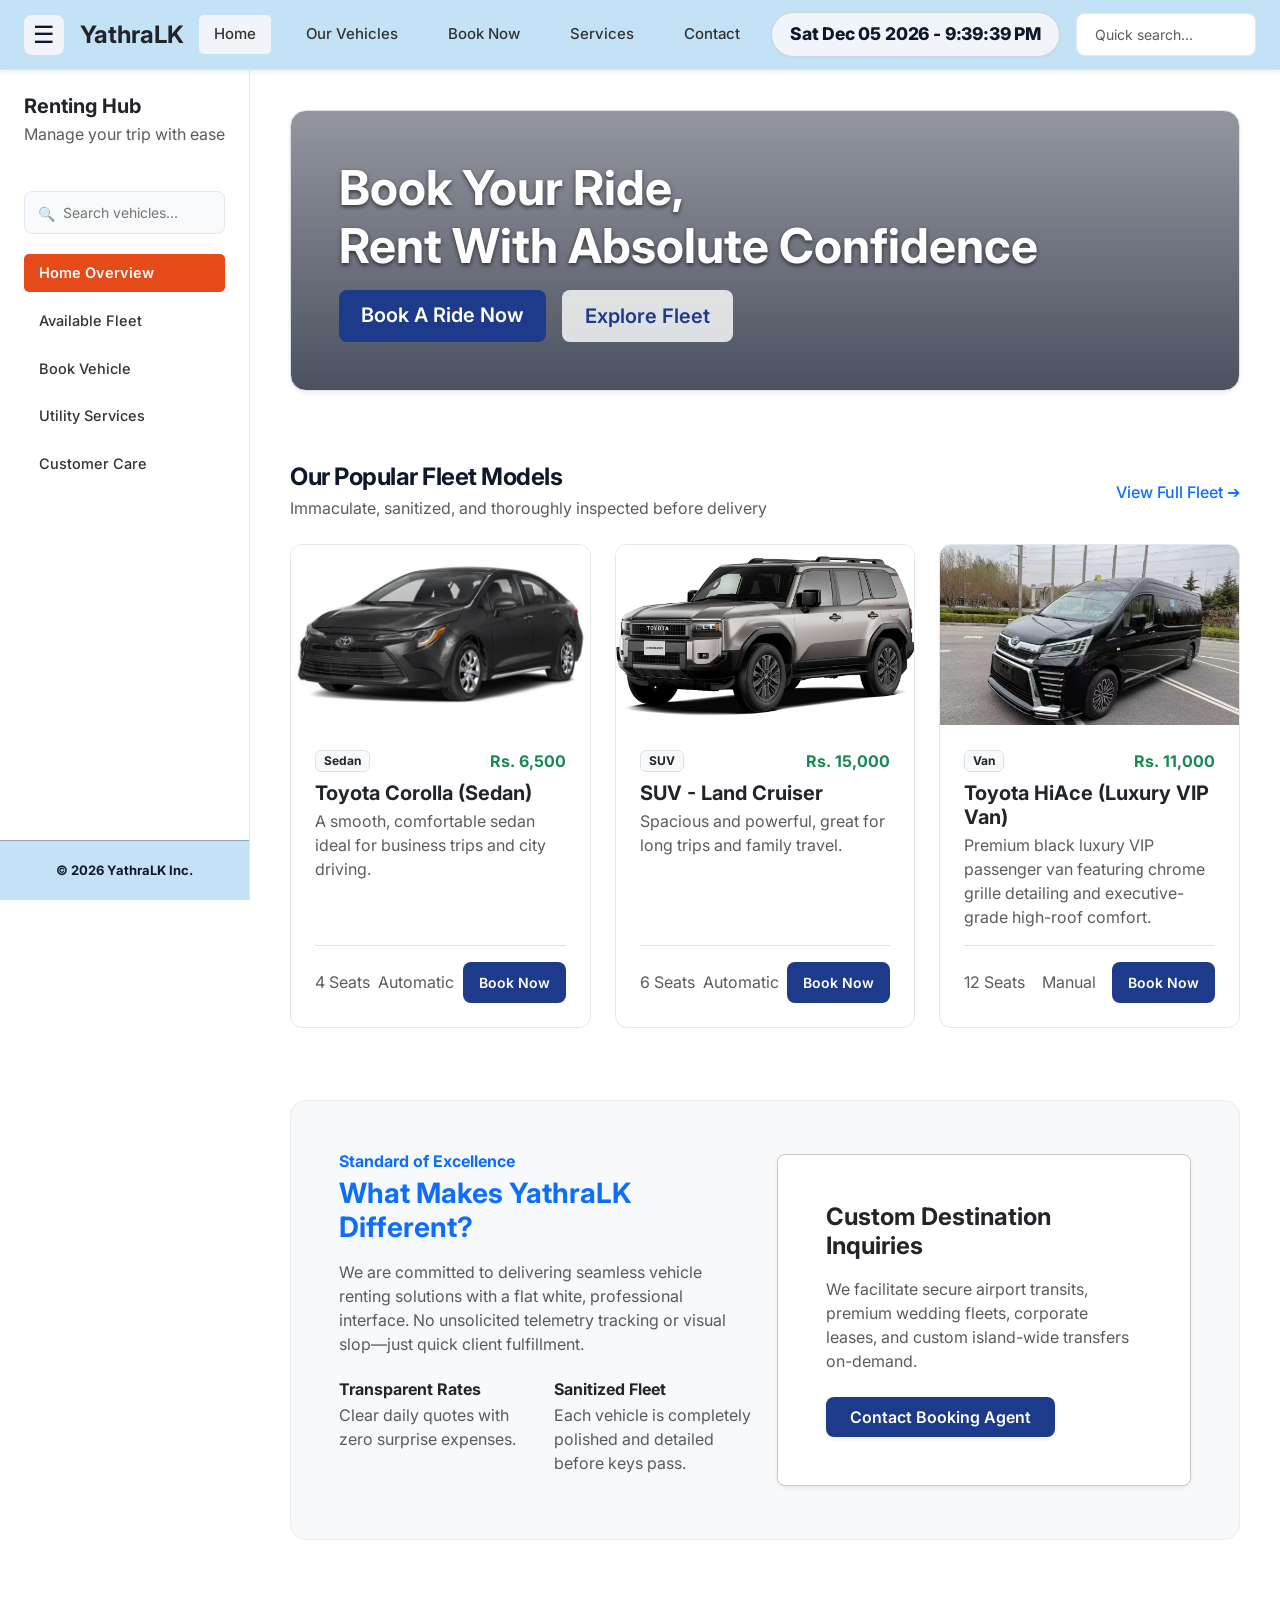
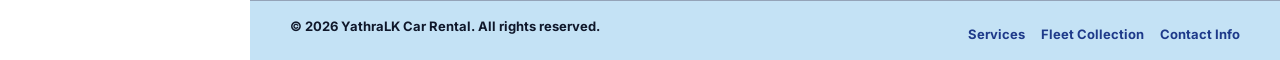
==== commit d799e3f5: "final 2.0" ====
--- a/index.html
+++ b/index.html
@@ -107,7 +107,7 @@
                                 <p class="text-muted text-xs">Clear daily quotes with zero surprise expenses.</p>
                             </div>
                             <div class="col-sm-6">
-                                <h6 class="fw-bold text-dark mb-1">🧼 Sanitized Fleet</h6>
+                                <h6 class="fw-bold text-dark mb-1">Sanitized Fleet</h6>
                                 <p class="text-muted text-xs">Each vehicle is completely polished and detailed before keys pass.</p>
                             </div>
                         </div>
--- a/style.css
+++ b/style.css
@@ -336,7 +336,7 @@
     border-radius: 4px;
 }
 
-/* PHONE LINKS (detect tel:) */
+/* PHONE LINKS correction */
 .col-lg-5 a[href^="tel"] {
     color: var(--primary-color);
     border-bottom: 1px dashed rgba(30, 58, 138, 0.3);
@@ -347,13 +347,13 @@
     background-color: rgba(30, 58, 138, 0.05);
 }
 
-/* EMAIL LINKS (detect mailto:) */
+/* EMAIL LINKS correction*/
 .col-lg-5 a[href^="mailto"] {
     color: var(--primary-color);
     font-weight: 500;
 }
 
-/* MAP LINK (first link in location block) */
+/* MAP LINK correction */
 .col-lg-5 li:first-child a {
     font-weight: 600;
 }
@@ -412,10 +412,7 @@
     position: relative;
 }
 
-/* ==========================================================
-   MODERN RENTAL SYSTEM TABLE THEME
-   ========================================================== */
-
+/*new table css*/
 .table {
     border-collapse: separate;
     border-spacing: 0;
@@ -482,7 +479,7 @@
     box-shadow: 0 6px 18px rgba(0,0,0,0.04);
 }
 
-/* Premium Human-Designed live clock-pill style */
+/* for clock*/
 #live-clock-pill {
     font-family: 'Inter', -apple-system, BlinkMacSystemFont, "Segoe UI", Roboto, sans-serif !important;
     font-size: 17.5px !important;
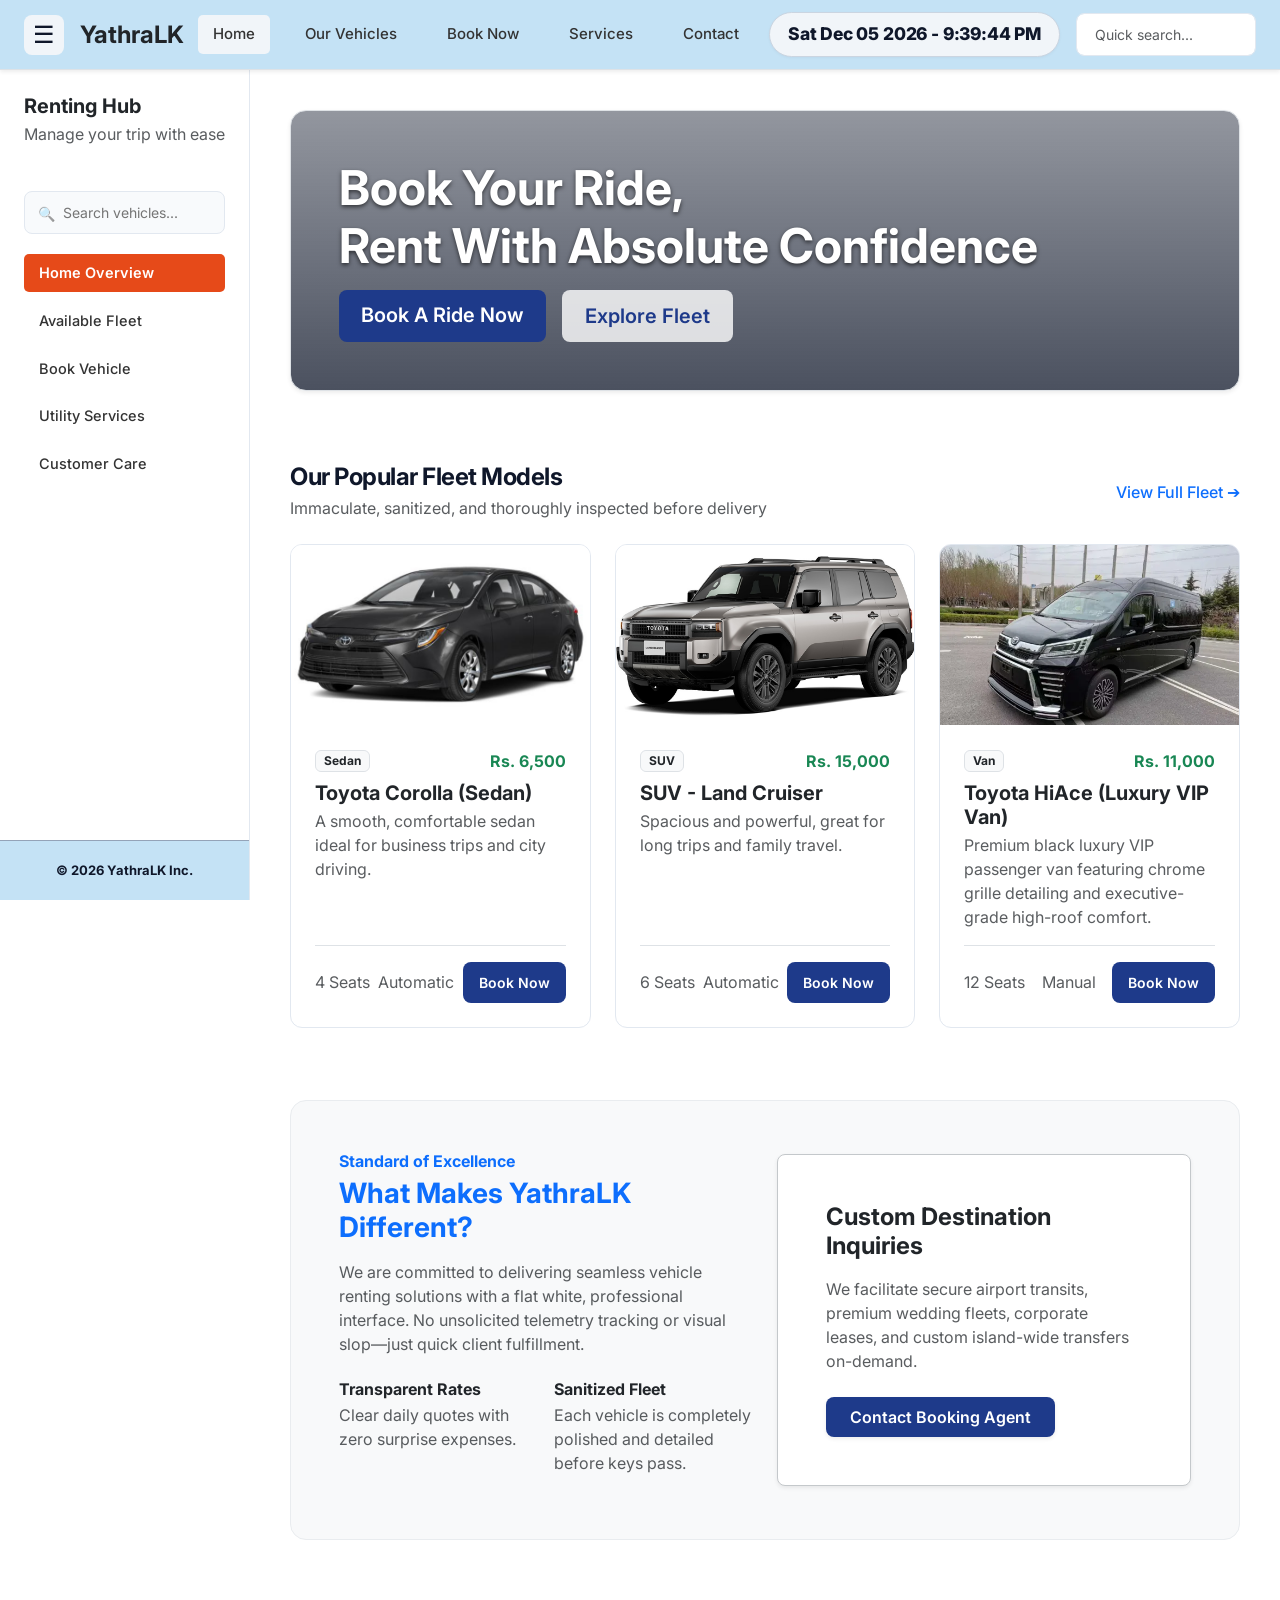
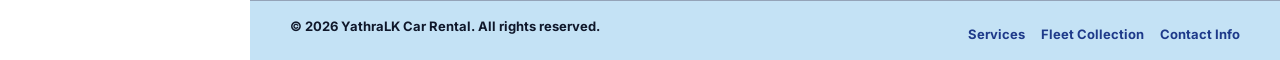
==== commit ac421ea7: "Update index.html" ====
--- a/index.html
+++ b/index.html
@@ -19,7 +19,7 @@
             </a>
         </div>
         
-        <!-- Desktop Top Menu Links -->
+        <!-- Top Menu Links -->
         <div class="top-nav-links">
             <a class="top-nav-link active btn-success" href="index.html">Home</a>
             <a class="top-nav-link" href="vehicles.html">Our Vehicles</a>
@@ -28,7 +28,7 @@
             <a class="top-nav-link" href="contact.html">Contact</a>
         </div>
 
-        <!-- Right Side Quick Info & Search -->
+        <!-- Quick Search -->
         <div class="d-flex align-items-center gap-3">
             <div id="live-clock-pill" class="d-none d-lg-flex">
                 <span id="nav-clock">Loading current time...</span>
@@ -40,14 +40,14 @@
     </header>
 
     <div class="d-flex">
-        <!-- Persistent Sidebar on Left -->
+        <!-- Left Sidebar -->
         <aside class="sidebar" id="sidebar-menu">
             <div class="mb-4">
                 <h5 class="fw-bold text-dark mb-1">Renting Hub</h5>
                 <p class="text-muted text-xs">Manage your trip with ease</p>
             </div>
 
-            <!-- Left Sidebar Search Input option -->
+            <!-- Left Sidebar Search -->
             <div class="sidebar-search">
                 <input type="text" class="global-search-input" placeholder="Search vehicles...">
             </div>
@@ -67,7 +67,7 @@
 
         <!-- Main Content Area -->
         <main class="main-content flex-grow-1" id="main-workspace">
-            <!-- Professional Clean Hero Banner -->
+            <!-- Banner section-->
             <section class="hero-banner text-start border rounded-4 p-5 mb-5 shadow-sm">
                 <div class="max-w-xl">
                     <h1 class="display-5 fw-bold text-white mb-3" style="text-shadow: 0 2px 4px rgba(0,0,0,0.6);">Book Your Ride,<br>Rent With Absolute Confidence</h1>
@@ -78,7 +78,7 @@
                 </div>
             </section>
 
-            <!-- Popular Featured Vehicles Section -->
+            <!-- Popular vehicles content Section-->
             <section class="py-4">
                 <div class="d-flex justify-content-between align-items-center mb-4">
                     <div>
@@ -89,7 +89,6 @@
                 </div>
 
                 <div class="row" id="featured-cars-container">
-                    <!-- Loaded dynamically via javascript -->
                 </div>
             </section>
 
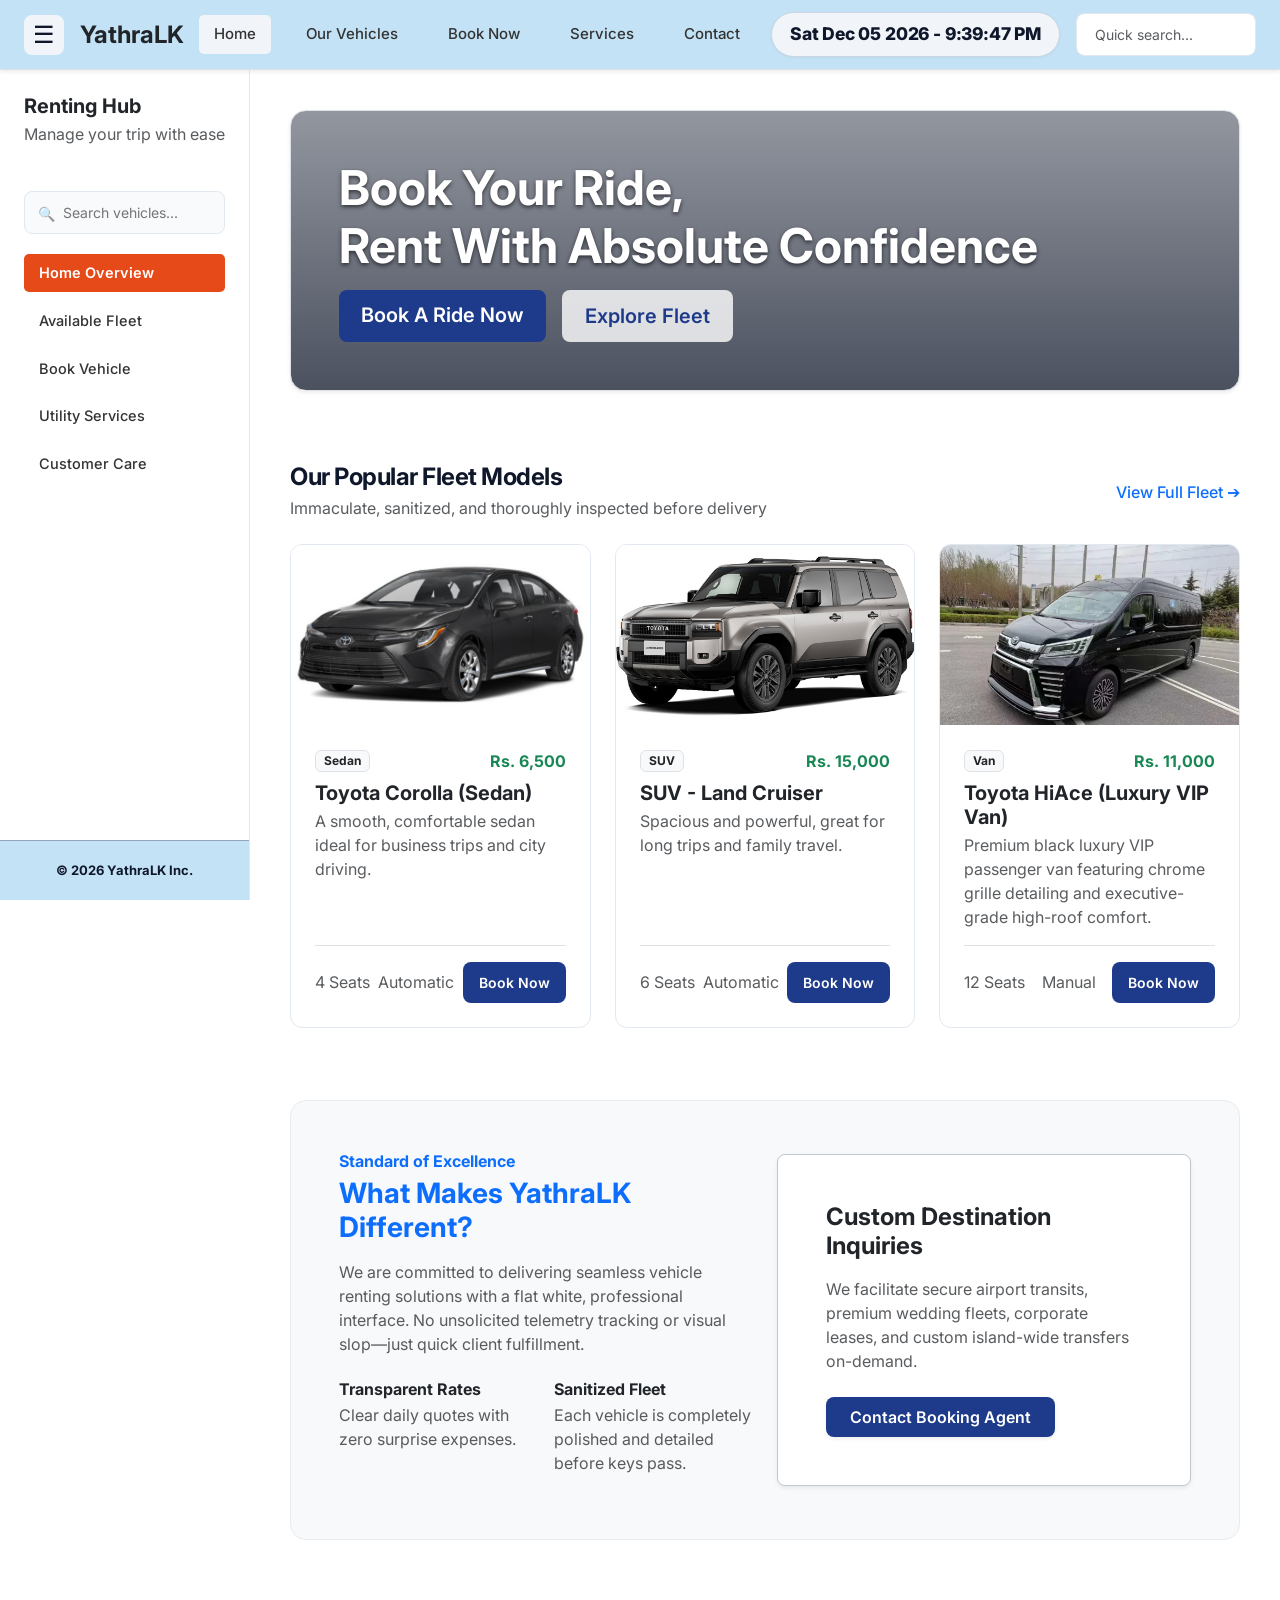
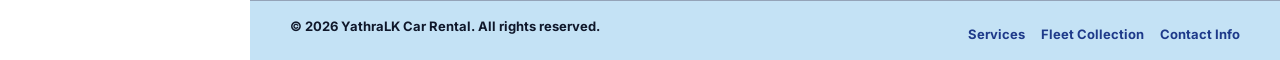
==== commit edf05602: "Update index.html" ====
--- a/index.html
+++ b/index.html
@@ -92,7 +92,7 @@
                 </div>
             </section>
 
-            <!-- Clean Value Cards Layout -->
+            <!-- Value card section -->
             <section class="py-5 bg-light rounded-4 px-4 px-md-5 mt-4 border border-light-subtle">
                 <div class="row g-4 align-items-center">
                     <div class="col-lg-6">
@@ -135,7 +135,7 @@
         </main>
     </div>
 
-    <!-- Bootstrap Bundle with Popper CDN Link -->
+    <!-- Bootstrap CDN Link -->
     <script src="https://cdn.jsdelivr.net/npm/bootstrap@5.3.3/dist/js/bootstrap.bundle.min.js"></script>
     <script src="app.js"></script>
 </body>
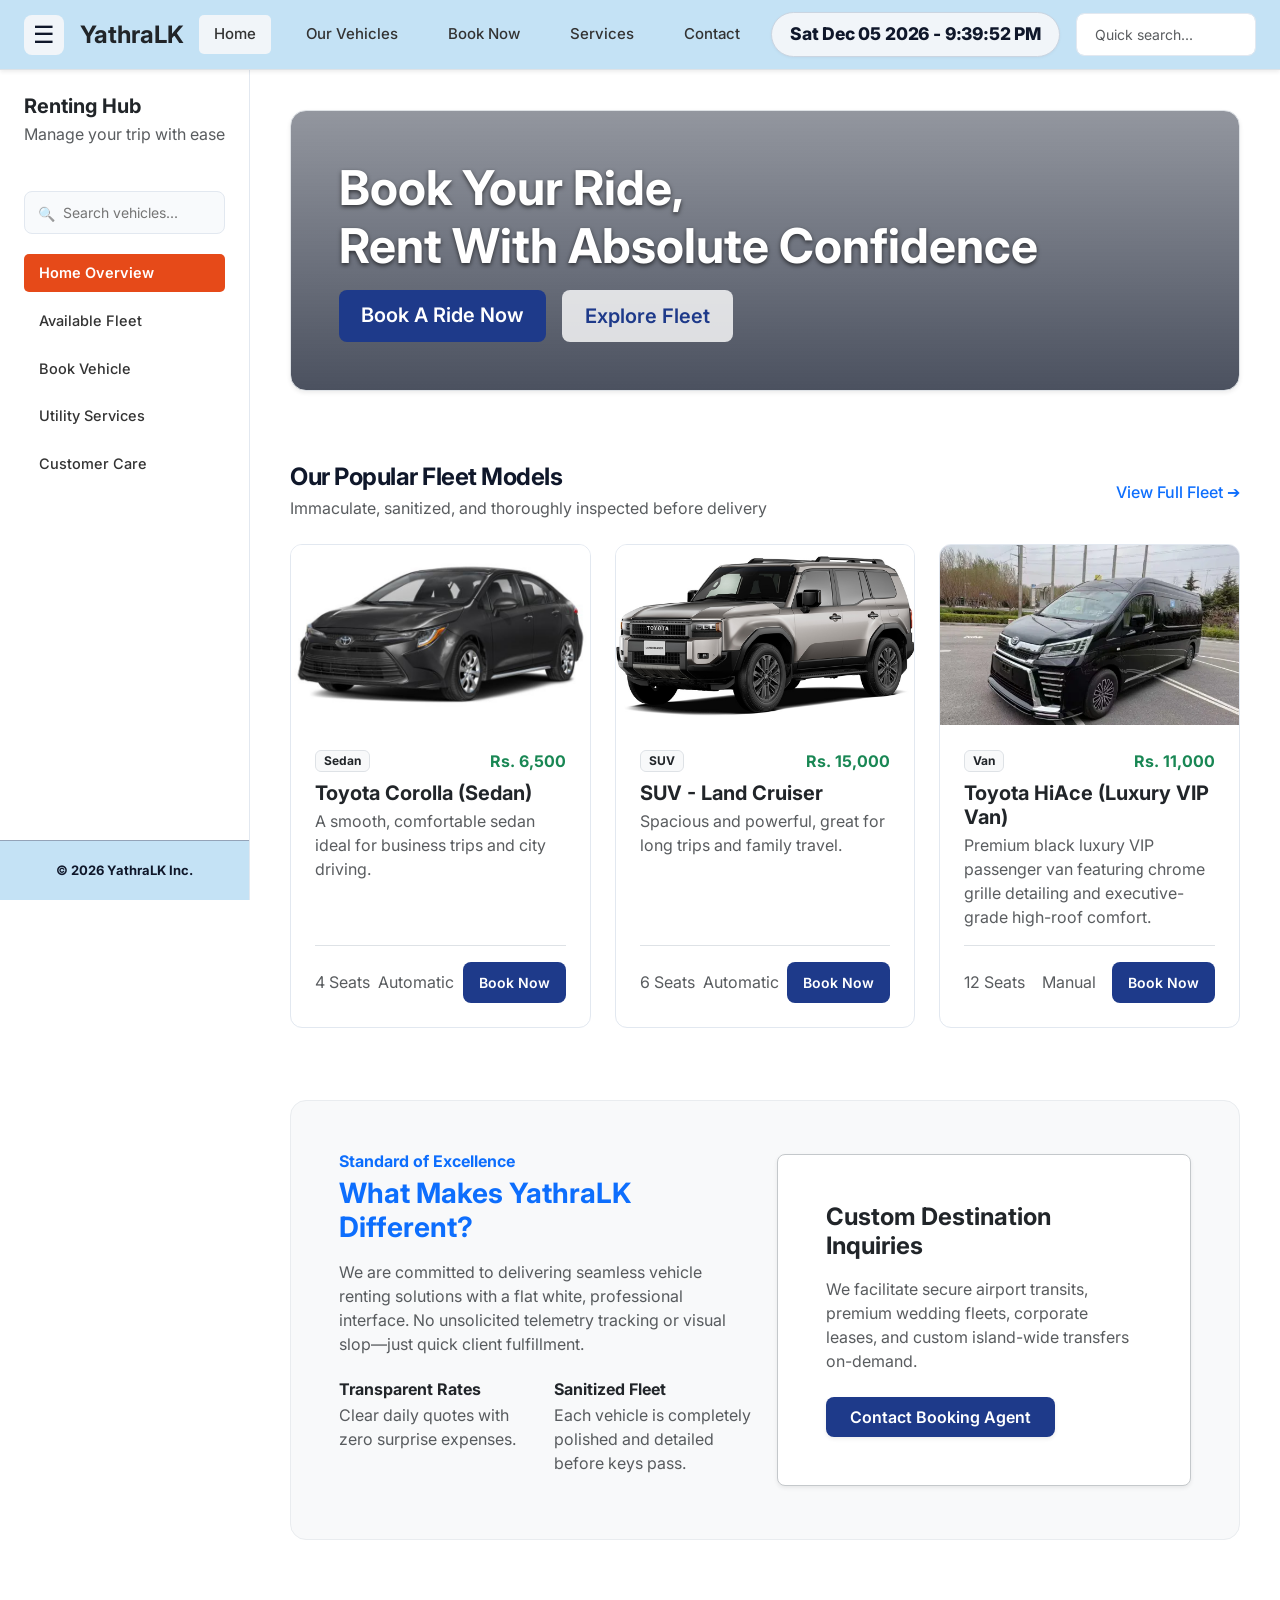
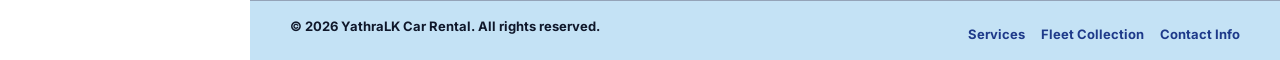
==== commit 9e253243: "Update index.html" ====
--- a/index.html
+++ b/index.html
@@ -19,7 +19,7 @@
             </a>
         </div>
         
-        <!-- Top Menu Links -->
+        <!-- Top Menu -->
         <div class="top-nav-links">
             <a class="top-nav-link active btn-success" href="index.html">Home</a>
             <a class="top-nav-link" href="vehicles.html">Our Vehicles</a>
@@ -65,7 +65,7 @@
             </div>
         </aside>
 
-        <!-- Main Content Area -->
+        <!-- Main Content section -->
         <main class="main-content flex-grow-1" id="main-workspace">
             <!-- Banner section-->
             <section class="hero-banner text-start border rounded-4 p-5 mb-5 shadow-sm">
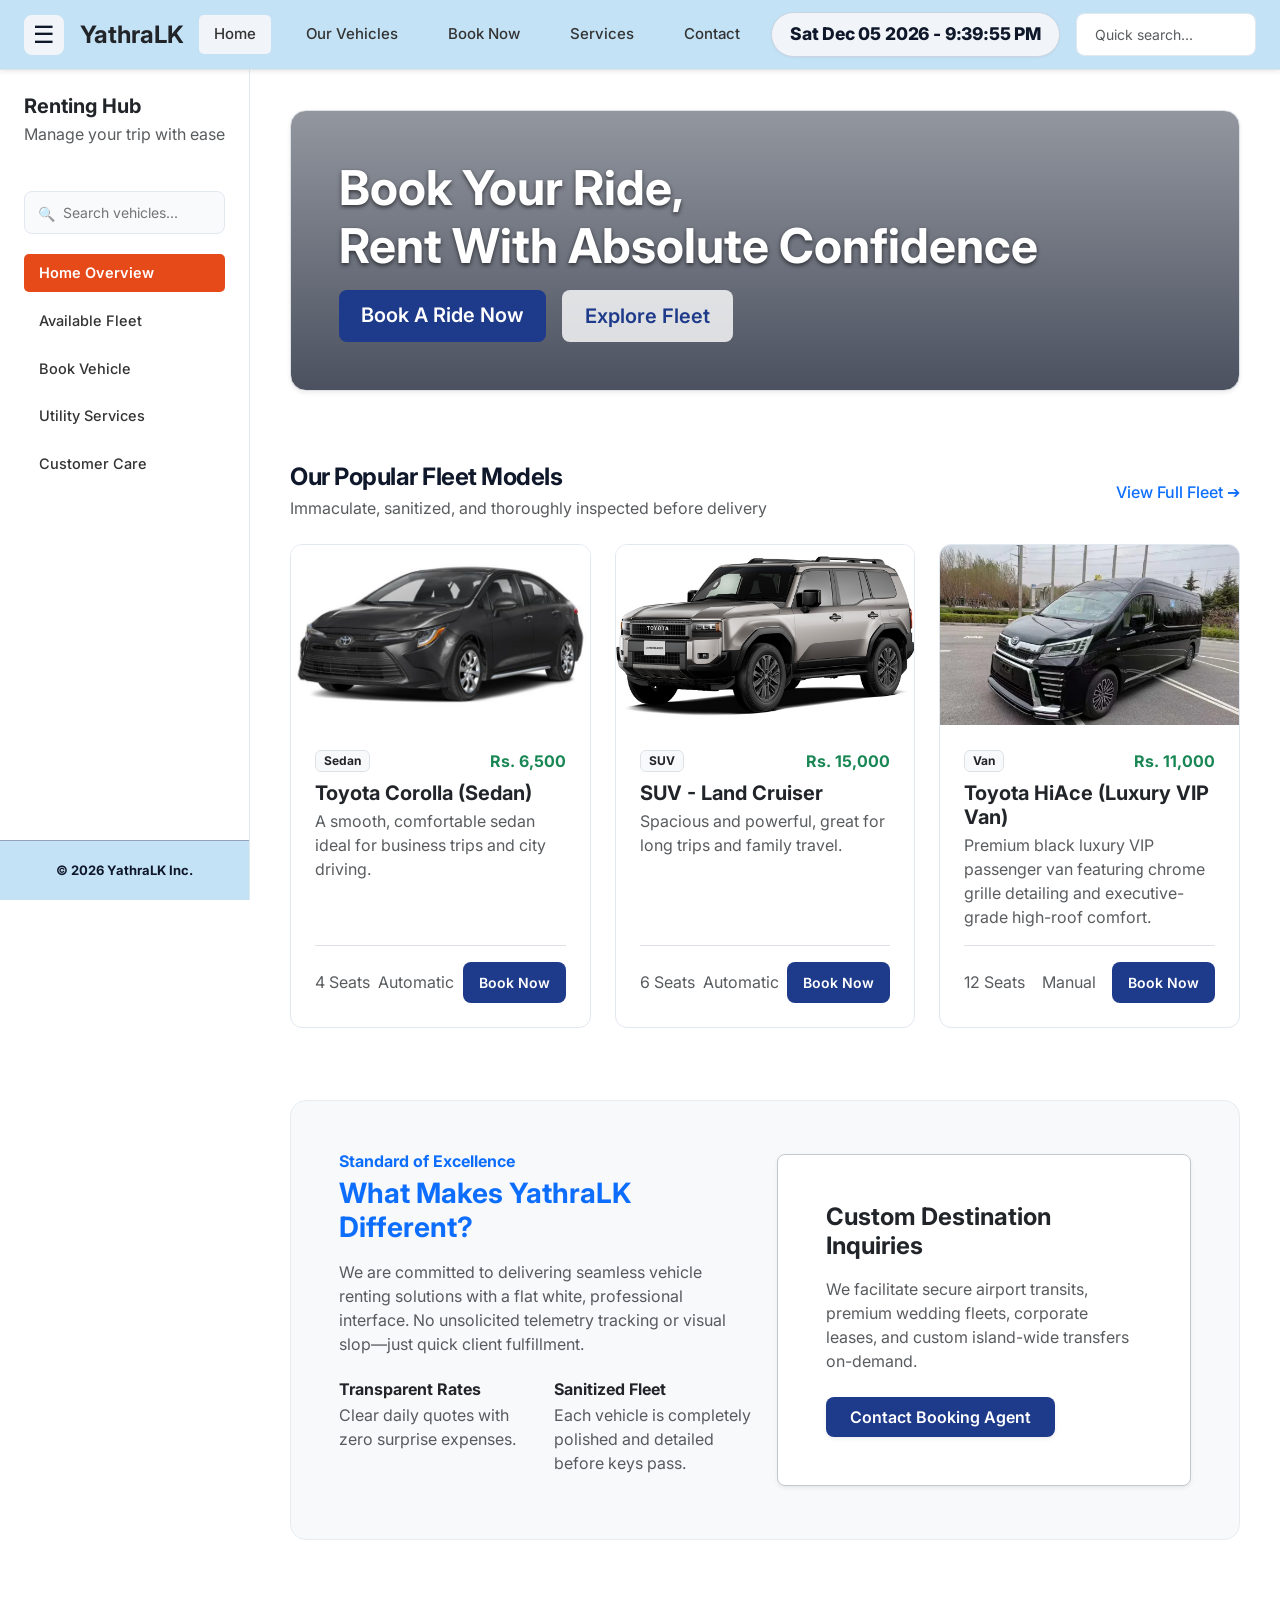
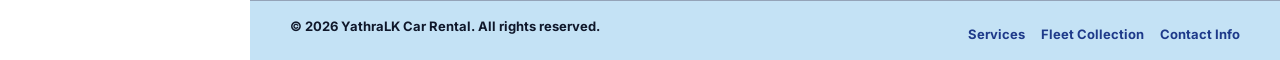
==== commit 9e5f6c61: "comment check" ====
--- a/index.html
+++ b/index.html
@@ -135,7 +135,6 @@
         </main>
     </div>
 
-    <!-- Bootstrap CDN Link -->
     <script src="https://cdn.jsdelivr.net/npm/bootstrap@5.3.3/dist/js/bootstrap.bundle.min.js"></script>
     <script src="app.js"></script>
 </body>
